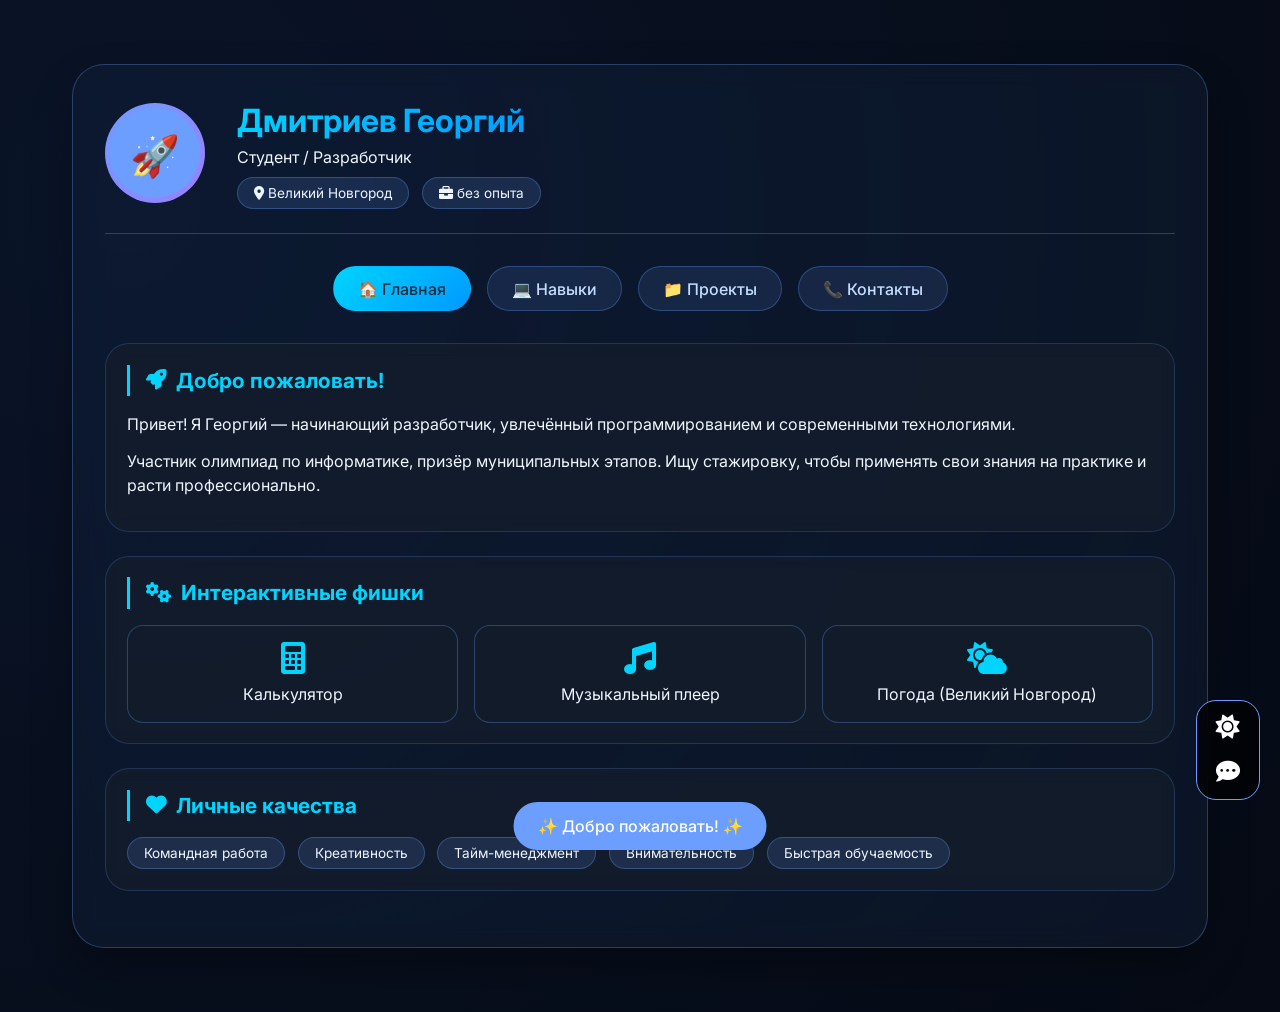
==== index.html @ a7b9fea7 "Update and rename resume.html to index.html" ====
<!DOCTYPE html>
<html lang="ru">
<head>
    <meta charset="UTF-8">
    <meta name="viewport" content="width=device-width, initial-scale=1.0, user-scalable=yes">
    <title>Главная | Дмитриев Георгий</title>
    <link href="https://fonts.googleapis.com/css2?family=Inter:opsz,wght@14..32,300;400;500;600;700;800&display=swap" rel="stylesheet">
    <link rel="stylesheet" href="https://cdnjs.cloudflare.com/ajax/libs/font-awesome/6.0.0-beta3/css/all.min.css">
    <link rel="stylesheet" href="style.css">
</head>
<body>

<section id="preloader">
    <article class="loader"></article>
    <p>Загрузка портфолио...</p>
</section>

<main>
    <article class="glass-card">
        <header>
            <figure class="avatar" id="mainAvatar">
                <img src="data:image/svg+xml,%3Csvg xmlns='http://www.w3.org/2000/svg' viewBox='0 0 100 100'%3E%3Ccircle cx='50' cy='50' r='45' fill='%236c9eff'/%3E%3Ctext x='50' y='67' font-size='40' text-anchor='middle' fill='white' font-family='Arial'%3E🚀%3C/text%3E%3C/svg%3E" alt="Аватар">
                <figcaption class="visually-hidden">Аватар пользователя</figcaption>
            </figure>
            <hgroup>
                <h1>Дмитриев Георгий</h1>
                <p>Студент / Разработчик</p>
                <p class="flex-row">
                    <span class="badge"><i class="fas fa-map-marker-alt"></i> Великий Новгород</span>
                    <span class="badge"><i class="fas fa-briefcase"></i> без опыта</span>
                </p>
            </hgroup>
        </header>

        <nav class="page-nav">
            <a href="index.html" class="nav-link active">🏠 Главная</a>
            <a href="skills.html" class="nav-link">💻 Навыки</a>
            <a href="projects.html" class="nav-link">📁 Проекты</a>
            <a href="contacts.html" class="nav-link">📞 Контакты</a>
        </nav>

        <section class="welcome-section">
            <h2><i class="fas fa-rocket"></i> Добро пожаловать!</h2>
            <p>Привет! Я Георгий — начинающий разработчик, увлечённый программированием и современными технологиями.</p>
            <p>Участник олимпиад по информатике, призёр муниципальных этапов. Ищу стажировку, чтобы применять свои знания на практике и расти профессионально.</p>
        </section>

        <section>
            <h2><i class="fas fa-cogs"></i> Интерактивные фишки</h2>
            <nav class="widgets">
                <article class="widget" id="calcWidget">
                    <i class="fas fa-calculator"></i>
                    <footer>Калькулятор</footer>
                </article>
                <article class="widget" id="musicWidget">
                    <i class="fas fa-music"></i>
                    <footer>Музыкальный плеер</footer>
                </article>
                <article class="widget" id="weatherWidget">
                    <i class="fas fa-cloud-sun"></i>
                    <footer>Погода (Великий Новгород)</footer>
                </article>
            </nav>
        </section>

        <section>
            <h2><i class="fas fa-heart"></i> Личные качества</h2>
            <footer class="flex-row">
                <span class="badge">Командная работа</span>
                <span class="badge">Креативность</span>
                <span class="badge">Тайм-менеджмент</span>
                <span class="badge">Внимательность</span>
                <span class="badge">Быстрая обучаемость</span>
            </footer>
        </section>
    </article>
</main>

<nav class="floating-panel">
    <button id="themeToggle"><i class="fas fa-moon"></i></button>
    <button id="bubbleBtn"><i class="fas fa-comment-dots"></i></button>
</nav>

<footer id="toastMsg" class="toast"></footer>

<script src="script.js"></script>
</body>
</html>
---- style.css ----
* {
    margin: 0;
    padding: 0;
    box-sizing: border-box;
}

body {
    font-family: 'Inter', sans-serif;
    background: radial-gradient(circle at 10% 20%, #0a1428 0%, #050a14 100%);
    color: #eef5ff;
    line-height: 1.5;
    overflow-x: hidden;
    min-height: 100vh;
}

#preloader {
    position: fixed;
    top: 0;
    left: 0;
    width: 100%;
    height: 100%;
    background: #0a1428;
    display: flex;
    flex-direction: column;
    justify-content: center;
    align-items: center;
    z-index: 1000;
    transition: opacity 0.5s ease, visibility 0.5s ease;
}
#preloader.hide {
    opacity: 0;
    visibility: hidden;
}
.loader {
    width: 60px;
    height: 60px;
    border: 4px solid rgba(108, 158, 255, 0.2);
    border-top: 4px solid #00d4ff;
    border-radius: 50%;
    animation: spin 1s linear infinite;
}
@keyframes spin {
    0% { transform: rotate(0deg); }
    100% { transform: rotate(360deg); }
}
#preloader p {
    margin-top: 1rem;
    color: #c5deff;
    font-weight: 500;
}

main {
    max-width: 1200px;
    margin: 2rem auto;
    padding: 2rem;
    position: relative;
    z-index: 2;
}

.glass-card {
    background: rgba(20, 30, 45, 0.65);
    backdrop-filter: blur(12px) saturate(180%);
    border-radius: 2rem;
    border: 1px solid rgba(108, 158, 255, 0.3);
    box-shadow: 0 20px 40px rgba(0, 0, 0, 0.3);
    transition: all 0.3s ease;
    padding: 2rem;
}

header {
    display: flex;
    flex-wrap: wrap;
    align-items: center;
    gap: 2rem;
    margin-bottom: 2rem;
    padding-bottom: 1.5rem;
    border-bottom: 1px solid rgba(108, 158, 255, 0.3);
}

.avatar {
    flex-shrink: 0;
    width: 100px;
    height: 100px;
    border-radius: 50%;
    overflow: hidden;
    background: linear-gradient(135deg, #6c9eff, #9d7dff);
    display: flex;
    align-items: center;
    justify-content: center;
    transition: transform 0.3s ease, box-shadow 0.3s ease;
    animation: avatarPulse 2s infinite ease-in-out;
    cursor: pointer;
}
.avatar img {
    width: 100%;
    height: 100%;
    object-fit: cover;
}
.avatar:hover {
    transform: scale(1.05);
    box-shadow: 0 0 20px #00d4ff;
}
@keyframes avatarPulse {
    0%, 100% { box-shadow: 0 0 0 0 rgba(0, 212, 255, 0.4); }
    50% { box-shadow: 0 0 0 10px rgba(0, 212, 255, 0); }
}
.avatar-click {
    animation: avatarClick 0.2s ease-in-out;
}
@keyframes avatarClick {
    0% { transform: scale(1); }
    50% { transform: scale(0.95); }
    100% { transform: scale(1); }
}

h1 {
    font-size: 2rem;
    background: linear-gradient(135deg, #00d4ff, #0099ff);
    background-clip: text;
    -webkit-background-clip: text;
    color: transparent;
}

.flex-row {
    display: flex;
    flex-wrap: wrap;
    gap: 0.8rem;
    align-items: center;
    margin-top: 0.5rem;
}
.badge {
    background: rgba(108, 158, 255, 0.15);
    padding: 0.3rem 1rem;
    border-radius: 40px;
    font-size: 0.85rem;
    border: 1px solid rgba(108, 158, 255, 0.3);
}

.page-nav {
    display: flex;
    justify-content: center;
    gap: 1rem;
    margin-bottom: 2rem;
    flex-wrap: wrap;
}
.nav-link {
    background: rgba(108, 158, 255, 0.12);
    padding: 0.6rem 1.5rem;
    border-radius: 40px;
    text-decoration: none;
    color: #c5deff;
    transition: 0.3s;
    border: 1px solid rgba(108, 158, 255, 0.3);
    font-weight: 500;
}
.nav-link:hover {
    background: rgba(108, 158, 255, 0.3);
    transform: translateY(-2px);
}
.nav-link.active {
    background: linear-gradient(135deg, #00d4ff, #0099ff);
    color: #1a2c3e;
    border-color: transparent;
}

section {
    background: rgba(15, 25, 40, 0.6);
    backdrop-filter: blur(8px);
    border-radius: 1.5rem;
    padding: 1.3rem;
    margin-bottom: 1.5rem;
    border: 1px solid rgba(108, 158, 255, 0.2);
    transition: 0.2s;
}
section:hover {
    border-color: rgba(108, 158, 255, 0.5);
}

h2 {
    display: flex;
    align-items: center;
    gap: 0.6rem;
    border-left: 3px solid #00d4ff;
    padding-left: 1rem;
    margin-bottom: 1rem;
    font-size: 1.3rem;
    color: #00d4ff;
}

.skill-row {
    display: flex;
    justify-content: space-between;
    padding: 0.5rem 0;
    border-bottom: 1px dashed rgba(108, 158, 255, 0.2);
}
.skill-value {
    color: #00d4ff;
    background: rgba(108, 158, 255, 0.15);
    padding: 0.2rem 0.7rem;
    border-radius: 20px;
    font-size: 0.8rem;
}

.widgets {
    display: grid;
    grid-template-columns: repeat(auto-fit, minmax(180px, 1fr));
    gap: 1rem;
    margin-top: 1rem;
}
.widget {
    background: rgba(0,0,0,0.3);
    border-radius: 1rem;
    padding: 1rem;
    text-align: center;
    cursor: pointer;
    transition: 0.2s;
    border: 1px solid rgba(108, 158, 255, 0.3);
}
.widget:hover {
    background: rgba(108, 158, 255, 0.15);
    transform: translateY(-5px);
}
.widget i {
    font-size: 2rem;
    margin-bottom: 0.5rem;
    color: #00d4ff;
}

.projects-grid {
    display: grid;
    grid-template-columns: repeat(auto-fit, minmax(280px, 1fr));
    gap: 1.2rem;
}
.project-card {
    background: rgba(0,0,0,0.3);
    border-radius: 1rem;
    padding: 1.2rem;
    transition: 0.3s;
    border: 1px solid rgba(108, 158, 255, 0.2);
}
.project-card:hover {
    transform: translateY(-5px);
    border-color: #00d4ff;
}
.project-card i {
    font-size: 2rem;
    color: #00d4ff;
    margin-bottom: 0.5rem;
}
.project-card h3 {
    margin-bottom: 0.5rem;
}
.project-tags {
    display: flex;
    flex-wrap: wrap;
    gap: 0.5rem;
    margin-top: 0.8rem;
}

.achievements-list, .contact-list {
    list-style: none;
    padding-left: 0;
}
.achievements-list li, .contact-list li {
    margin-bottom: 0.8rem;
    padding-left: 0.5rem;
    border-left: 2px solid #00d4ff;
    display: flex;
    align-items: center;
    gap: 0.8rem;
    flex-wrap: wrap;
}
.contact-list li i {
    width: 1.5rem;
    color: #00d4ff;
}
.contact-list a {
    color: #c5deff;
    text-decoration: none;
}
.contact-list a:hover {
    color: #00d4ff;
}
.copy-btn {
    background: rgba(108, 158, 255, 0.2);
    border: none;
    padding: 0.2rem 0.8rem;
    border-radius: 20px;
    color: #c5deff;
    cursor: pointer;
    font-size: 0.75rem;
    transition: 0.2s;
}
.copy-btn:hover {
    background: #00d4ff;
    color: #1a2c3e;
}

.education-item {
    margin-bottom: 1rem;
}
.education-item strong {
    color: #00d4ff;
}
.education-item p {
    margin-top: 0.3rem;
    font-size: 0.9rem;
    color: #b8d4f0;
}

.welcome-section p {
    margin-bottom: 0.8rem;
}

#contactForm {
    display: flex;
    flex-direction: column;
    gap: 1rem;
}
#messageInput {
    background: rgba(0,0,0,0.5);
    border: 1px solid rgba(108, 158, 255, 0.3);
    border-radius: 1rem;
    padding: 0.8rem;
    color: white;
    font-family: inherit;
    resize: vertical;
}
#messageInput:focus {
    outline: none;
    border-color: #00d4ff;
}
.btn-primary {
    background: linear-gradient(135deg, #00d4ff, #0099ff);
    border: none;
    padding: 0.7rem 1.5rem;
    border-radius: 40px;
    color: #1a2c3e;
    font-weight: 600;
    cursor: pointer;
    transition: 0.3s;
    align-self: flex-start;
}
.btn-primary:hover {
    transform: scale(1.02);
    box-shadow: 0 0 15px #00d4ff;
}
.form-note {
    margin-top: 0.8rem;
    font-size: 0.8rem;
    color: #8aaec0;
}

.floating-panel {
    position: fixed;
    bottom: 100px;
    right: 20px;
    background: rgba(0,0,0,0.7);
    backdrop-filter: blur(12px);
    border-radius: 20px;
    padding: 0.8rem 1.2rem;
    z-index: 100;
    border: 1px solid #6c9eff;
    display: flex;
    gap: 1rem;
    flex-direction: column;
    align-items: center;
}
.floating-panel button {
    background: none;
    border: none;
    color: white;
    font-size: 1.5rem;
    cursor: pointer;
    transition: 0.2s;
}
.floating-panel button:hover {
    color: #00d4ff;
    transform: scale(1.1);
}

.toast {
    position: fixed;
    bottom: 30px;
    left: 50%;
    transform: translateX(-50%);
    background: #6c9eff;
    color: white;
    padding: 12px 24px;
    border-radius: 40px;
    z-index: 200;
    font-weight: 500;
    opacity: 0;
    transition: 0.3s;
    pointer-events: none;
}
.toast.show {
    opacity: 1;
    bottom: 50px;
}

.visually-hidden {
    position: absolute;
    width: 1px;
    height: 1px;
    margin: -1px;
    padding: 0;
    overflow: hidden;
    clip: rect(0,0,0,0);
    border: 0;
}

@media (max-width: 800px) {
    main { padding: 1rem; }
    .glass-card { padding: 1.2rem; }
    header { flex-direction: column; align-items: flex-start; }
    .page-nav { gap: 0.5rem; }
    .nav-link { padding: 0.4rem 1rem; font-size: 0.9rem; }
}
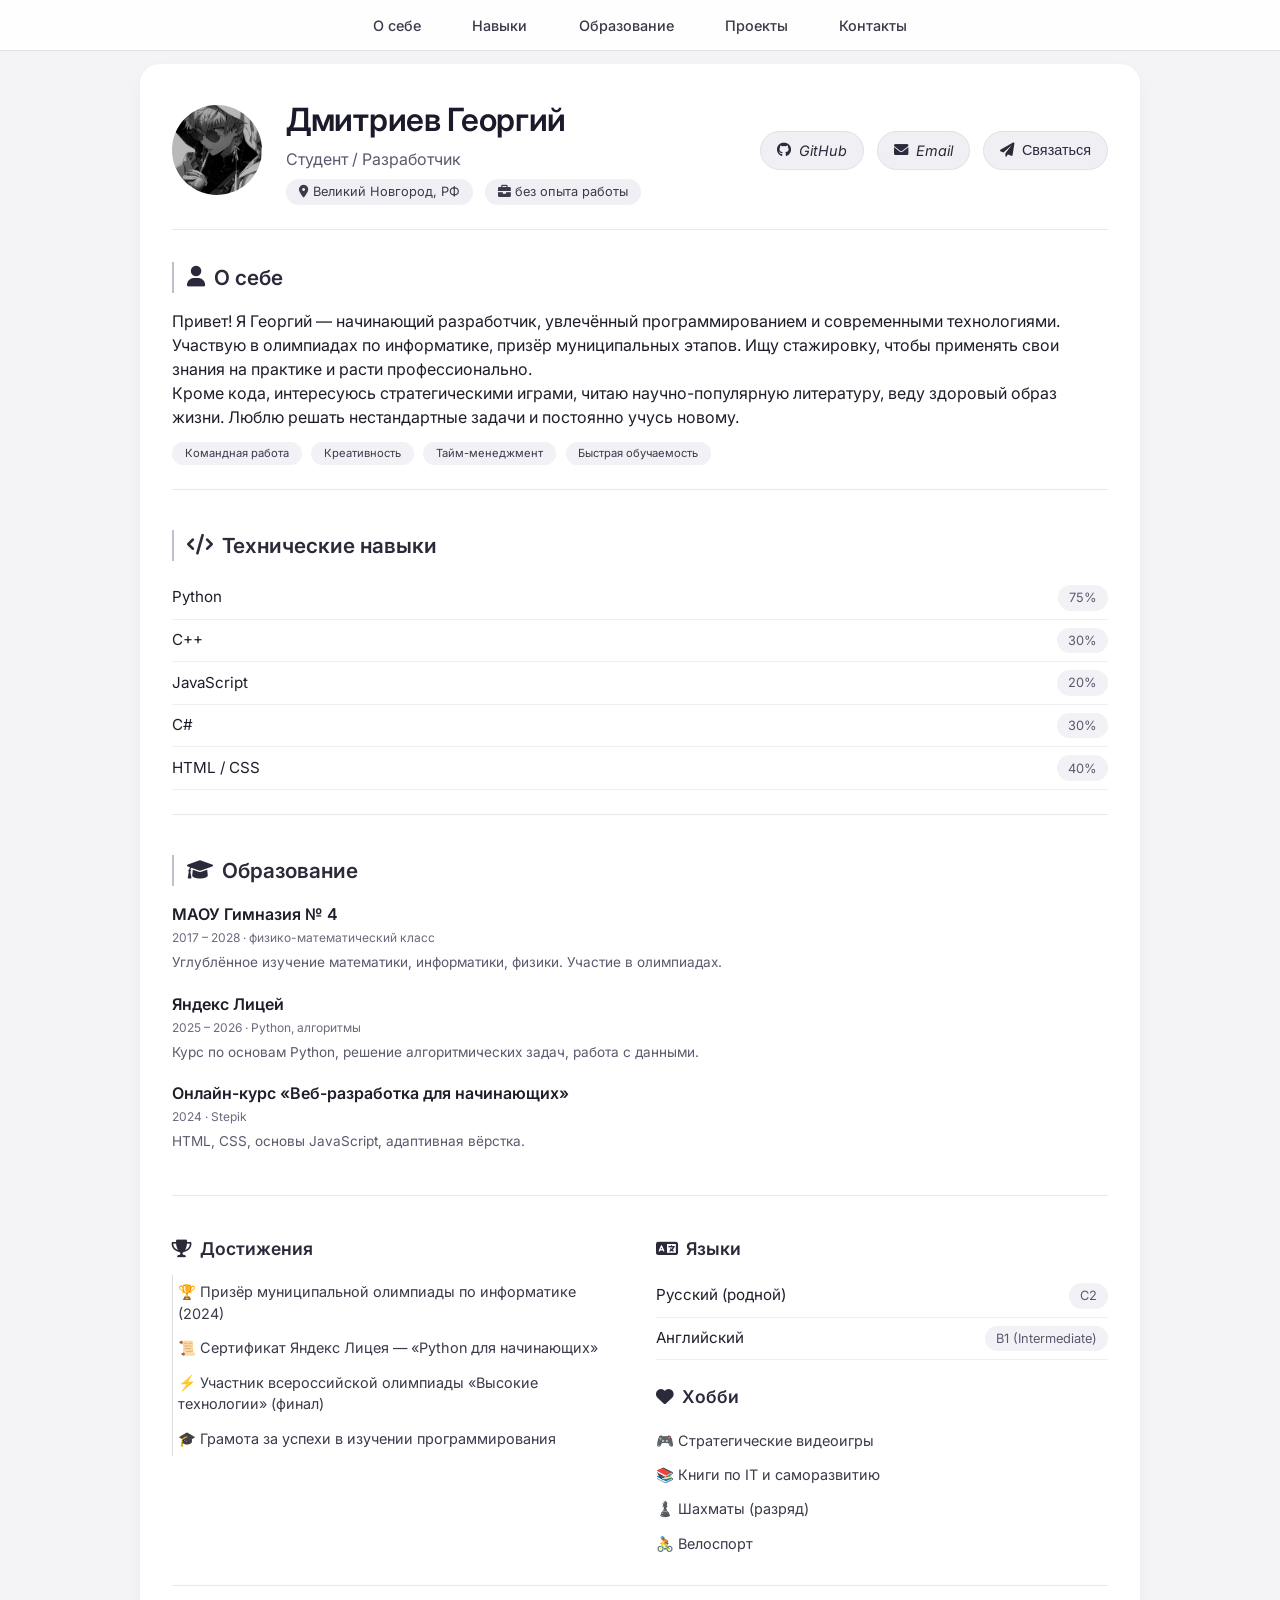
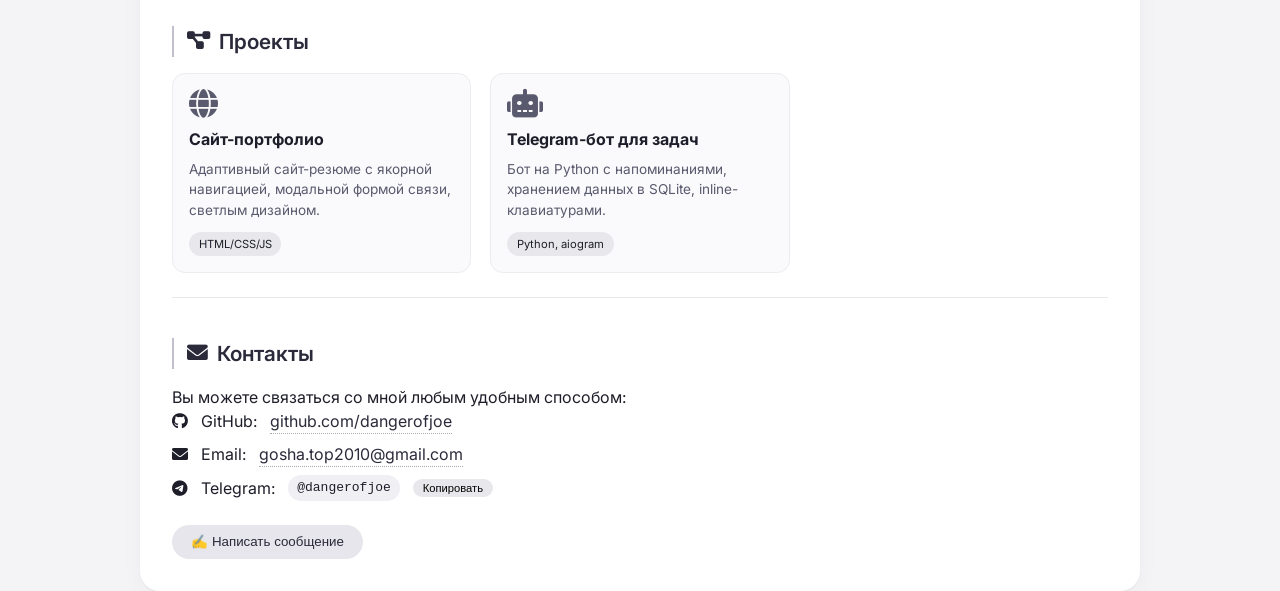
==== commit e0853d95: "Add files via upload" ====
--- a/index.html
+++ b/index.html
@@ -1,88 +1,169 @@
-<!DOCTYPE html>
-<html lang="ru">
-<head>
-    <meta charset="UTF-8">
-    <meta name="viewport" content="width=device-width, initial-scale=1.0, user-scalable=yes">
-    <title>Главная | Дмитриев Георгий</title>
-    <link href="https://fonts.googleapis.com/css2?family=Inter:opsz,wght@14..32,300;400;500;600;700;800&display=swap" rel="stylesheet">
-    <link rel="stylesheet" href="https://cdnjs.cloudflare.com/ajax/libs/font-awesome/6.0.0-beta3/css/all.min.css">
-    <link rel="stylesheet" href="style.css">
-</head>
-<body>
-
-<section id="preloader">
-    <article class="loader"></article>
-    <p>Загрузка портфолио...</p>
-</section>
-
-<main>
-    <article class="glass-card">
-        <header>
-            <figure class="avatar" id="mainAvatar">
-                <img src="data:image/svg+xml,%3Csvg xmlns='http://www.w3.org/2000/svg' viewBox='0 0 100 100'%3E%3Ccircle cx='50' cy='50' r='45' fill='%236c9eff'/%3E%3Ctext x='50' y='67' font-size='40' text-anchor='middle' fill='white' font-family='Arial'%3E🚀%3C/text%3E%3C/svg%3E" alt="Аватар">
-                <figcaption class="visually-hidden">Аватар пользователя</figcaption>
-            </figure>
-            <hgroup>
-                <h1>Дмитриев Георгий</h1>
-                <p>Студент / Разработчик</p>
-                <p class="flex-row">
-                    <span class="badge"><i class="fas fa-map-marker-alt"></i> Великий Новгород</span>
-                    <span class="badge"><i class="fas fa-briefcase"></i> без опыта</span>
-                </p>
-            </hgroup>
-        </header>
-
-        <nav class="page-nav">
-            <a href="index.html" class="nav-link active">🏠 Главная</a>
-            <a href="skills.html" class="nav-link">💻 Навыки</a>
-            <a href="projects.html" class="nav-link">📁 Проекты</a>
-            <a href="contacts.html" class="nav-link">📞 Контакты</a>
-        </nav>
-
-        <section class="welcome-section">
-            <h2><i class="fas fa-rocket"></i> Добро пожаловать!</h2>
-            <p>Привет! Я Георгий — начинающий разработчик, увлечённый программированием и современными технологиями.</p>
-            <p>Участник олимпиад по информатике, призёр муниципальных этапов. Ищу стажировку, чтобы применять свои знания на практике и расти профессионально.</p>
-        </section>
-
-        <section>
-            <h2><i class="fas fa-cogs"></i> Интерактивные фишки</h2>
-            <nav class="widgets">
-                <article class="widget" id="calcWidget">
-                    <i class="fas fa-calculator"></i>
-                    <footer>Калькулятор</footer>
-                </article>
-                <article class="widget" id="musicWidget">
-                    <i class="fas fa-music"></i>
-                    <footer>Музыкальный плеер</footer>
-                </article>
-                <article class="widget" id="weatherWidget">
-                    <i class="fas fa-cloud-sun"></i>
-                    <footer>Погода (Великий Новгород)</footer>
-                </article>
-            </nav>
-        </section>
-
-        <section>
-            <h2><i class="fas fa-heart"></i> Личные качества</h2>
-            <footer class="flex-row">
-                <span class="badge">Командная работа</span>
-                <span class="badge">Креативность</span>
-                <span class="badge">Тайм-менеджмент</span>
-                <span class="badge">Внимательность</span>
-                <span class="badge">Быстрая обучаемость</span>
-            </footer>
-        </section>
-    </article>
-</main>
-
-<nav class="floating-panel">
-    <button id="themeToggle"><i class="fas fa-moon"></i></button>
-    <button id="bubbleBtn"><i class="fas fa-comment-dots"></i></button>
-</nav>
-
-<footer id="toastMsg" class="toast"></footer>
-
-<script src="script.js"></script>
-</body>
-</html>
+<!DOCTYPE html>
+<html lang="ru">
+<head>
+    <meta charset="UTF-8">
+    <meta name="viewport" content="width=device-width, initial-scale=1.0, user-scalable=yes">
+    <title>Георгий Дмитриев | Резюме</title>
+    <link href="https://fonts.googleapis.com/css2?family=Inter:opsz,wght@14..32,300;400;500;600;700&display=swap" rel="stylesheet">
+    <link rel="stylesheet" href="https://cdnjs.cloudflare.com/ajax/libs/font-awesome/6.0.0-beta3/css/all.min.css">
+    <link rel="stylesheet" href="style.css">
+</head>
+<body>
+    <nav class="navbar">
+        <ul class="nav-list">
+            <li><a href="#about" class="nav-link">О себе</a></li>
+            <li><a href="#skills" class="nav-link">Навыки</a></li>
+            <li><a href="#education" class="nav-link">Образование</a></li>
+            <li><a href="#projects" class="nav-link">Проекты</a></li>
+            <li><a href="#contact" class="nav-link">Контакты</a></li>
+        </ul>
+    </nav>
+
+    <main class="container">
+        <header class="header" id="about">
+            <figure class="avatar">
+                <img src="avatar.jpg" alt="Аватар" onerror="this.src='https://via.placeholder.com/90?text=Avatar'">
+            </figure>
+            <section class="title">
+                <h1>Дмитриев Георгий</h1>
+                <p>Студент / Разработчик</p>
+                <footer class="location">
+                    <span><i class="fas fa-map-marker-alt"></i> Великий Новгород, РФ</span>
+                    <span><i class="fas fa-briefcase"></i> без опыта работы</span>
+                </footer>
+            </section>
+            <address class="contact-links">
+                <a href="https://github.com/dangerofjoe" target="_blank"><i class="fab fa-github"></i> GitHub</a>
+                <a href="mailto:gosha.top2010@gmail.com"><i class="fas fa-envelope"></i> Email</a>
+                <button id="contactBtn" class="contact-btn"><i class="fas fa-paper-plane"></i> Связаться</button>
+            </address>
+        </header>
+
+        <section class="section" id="about-section">
+            <h2><i class="fas fa-user"></i> О себе</h2>
+            <p>Привет! Я Георгий — начинающий разработчик, увлечённый программированием и современными технологиями. Участвую в олимпиадах по информатике, призёр муниципальных этапов. Ищу стажировку, чтобы применять свои знания на практике и расти профессионально.</p>
+            <p>Кроме кода, интересуюсь стратегическими играми, читаю научно-популярную литературу, веду здоровый образ жизни. Люблю решать нестандартные задачи и постоянно учусь новому.</p>
+            <footer class="tags">
+                <span class="tag">Командная работа</span>
+                <span class="tag">Креативность</span>
+                <span class="tag">Тайм-менеджмент</span>
+                <span class="tag">Быстрая обучаемость</span>
+            </footer>
+        </section>
+
+        <section class="section" id="skills">
+            <h2><i class="fas fa-code"></i> Технические навыки</h2>
+            <ul class="skills-list">
+                <li>Python <span>75%</span></li>
+                <li>C++ <span>30%</span></li>
+                <li>JavaScript <span>20%</span></li>
+                <li>C# <span>30%</span></li>
+                <li>HTML / CSS <span>40%</span></li>
+            </ul>
+        </section>
+
+        <section class="section" id="education">
+            <h2><i class="fas fa-graduation-cap"></i> Образование</h2>
+            <article class="education-item">
+                <h3>МАОУ Гимназия № 4</h3>
+                <p class="date">2017 – 2028 · физико-математический класс</p>
+                <p class="desc">Углублённое изучение математики, информатики, физики. Участие в олимпиадах.</p>
+            </article>
+            <article class="education-item">
+                <h3>Яндекс Лицей</h3>
+                <p class="date">2025 – 2026 · Python, алгоритмы</p>
+                <p class="desc">Курс по основам Python, решение алгоритмических задач, работа с данными.</p>
+            </article>
+            <article class="education-item">
+                <h3>Онлайн-курс «Веб-разработка для начинающих»</h3>
+                <p class="date">2024 · Stepik</p>
+                <p class="desc">HTML, CSS, основы JavaScript, адаптивная вёрстка.</p>
+            </article>
+        </section>
+
+        <section class="section" id="achievements-languages">
+            <div class="two-columns">
+                <div class="column">
+                    <h3><i class="fas fa-trophy"></i> Достижения</h3>
+                    <ul class="achievements">
+                        <li>🏆 Призёр муниципальной олимпиады по информатике (2024)</li>
+                        <li>📜 Сертификат Яндекс Лицея — «Python для начинающих»</li>
+                        <li>⚡ Участник всероссийской олимпиады «Высокие технологии» (финал)</li>
+                        <li>🎓 Грамота за успехи в изучении программирования</li>
+                    </ul>
+                </div>
+                <div class="column">
+                    <h3><i class="fas fa-language"></i> Языки</h3>
+                    <ul class="lang-list">
+                        <li>Русский (родной) <span>C2</span></li>
+                        <li>Английский <span>B1 (Intermediate)</span></li>
+                    </ul>
+                    <h3 style="margin-top: 1.5rem;"><i class="fas fa-heart"></i> Хобби</h3>
+                    <ul class="hobby-list">
+                        <li>🎮 Стратегические видеоигры</li>
+                        <li>📚 Книги по IT и саморазвитию</li>
+                        <li>♟️ Шахматы (разряд)</li>
+                        <li>🚴 Велоспорт</li>
+                    </ul>
+                </div>
+            </div>
+        </section>
+
+        <section class="section" id="projects">
+            <h2><i class="fas fa-project-diagram"></i> Проекты</h2>
+            <div class="projects-grid">
+                <article class="project-item">
+                    <i class="fas fa-globe"></i>
+                    <h3>Сайт-портфолио</h3>
+                    <p>Адаптивный сайт-резюме с якорной навигацией, модальной формой связи, светлым дизайном.</p>
+                    <span class="project-tech">HTML/CSS/JS</span>
+                </article>
+                <article class="project-item">
+                    <i class="fas fa-robot"></i>
+                    <h3>Telegram-бот для задач</h3>
+                    <p>Бот на Python с напоминаниями, хранением данных в SQLite, inline-клавиатурами.</p>
+                    <span class="project-tech">Python, aiogram</span>
+                </article>
+            </div>
+        </section>
+
+        <section class="section" id="contact">
+            <h2><i class="fas fa-envelope"></i> Контакты</h2>
+            <p>Вы можете связаться со мной любым удобным способом:</p>
+            <ul class="contact-list">
+                <li><i class="fab fa-github"></i> GitHub: <a href="https://github.com/dangerofjoe" target="_blank">github.com/dangerofjoe</a></li>
+                <li><i class="fas fa-envelope"></i> Email: <a href="mailto:gosha.top2010@gmail.com">gosha.top2010@gmail.com</a></li>
+                <li><i class="fab fa-telegram"></i> Telegram: <span class="copy-text" data-copy="@dangerofjoe">@dangerofjoe</span> <button class="copy-btn">Копировать</button></li>
+            </ul>
+            <button id="contactBtnBottom" class="submit-btn" style="margin-top: 1rem; width: auto; display: inline-block;">✍️ Написать сообщение</button>
+        </section>
+    </main>
+
+    <dialog id="contactModal">
+        <article class="modal-content">
+            <header class="modal-header">
+                <h3>Свяжитесь со мной</h3>
+                <button id="closeModal" class="close-btn">&times;</button>
+            </header>
+            <form id="contactForm" action="https://formspree.io/f/mzdyaoyb" method="POST">
+                <label>
+                    <span>Ваше имя</span>
+                    <input type="text" name="name" required>
+                </label>
+                <label>
+                    <span>Email для ответа</span>
+                    <input type="email" name="email" required>
+                </label>
+                <label>
+                    <span>Сообщение</span>
+                    <textarea name="message" rows="5" required></textarea>
+                </label>
+                <button type="submit" class="submit-btn">Отправить сообщение</button>
+                <p class="form-note">Нажимая «Отправить», вы соглашаетесь с обработкой данных.</p>
+            </form>
+        </article>
+    </dialog>
+
+    <script src="script.js"></script>
+</body>
+</html>
--- a/style.css
+++ b/style.css
@@ -6,414 +6,418 @@
 
 body {
     font-family: 'Inter', sans-serif;
-    background: radial-gradient(circle at 10% 20%, #0a1428 0%, #050a14 100%);
-    color: #eef5ff;
+    background: #f4f4f6;
+    color: #1e1e2a;
     line-height: 1.5;
-    overflow-x: hidden;
-    min-height: 100vh;
-}
-
-#preloader {
+    padding-top: 4rem;
+}
+
+.navbar {
     position: fixed;
     top: 0;
     left: 0;
     width: 100%;
-    height: 100%;
-    background: #0a1428;
-    display: flex;
-    flex-direction: column;
+    background: #ffffffdd;
+    backdrop-filter: blur(8px);
+    border-bottom: 1px solid #e0e0e8;
+    z-index: 100;
+    padding: 0.8rem 1.5rem;
+}
+.nav-list {
+    display: flex;
     justify-content: center;
-    align-items: center;
-    z-index: 1000;
-    transition: opacity 0.5s ease, visibility 0.5s ease;
-}
-#preloader.hide {
-    opacity: 0;
-    visibility: hidden;
-}
-.loader {
-    width: 60px;
-    height: 60px;
-    border: 4px solid rgba(108, 158, 255, 0.2);
-    border-top: 4px solid #00d4ff;
-    border-radius: 50%;
-    animation: spin 1s linear infinite;
-}
-@keyframes spin {
-    0% { transform: rotate(0deg); }
-    100% { transform: rotate(360deg); }
-}
-#preloader p {
-    margin-top: 1rem;
-    color: #c5deff;
+    gap: 2rem;
+    list-style: none;
+    flex-wrap: wrap;
+}
+.nav-link {
+    text-decoration: none;
+    color: #3a3a4a;
     font-weight: 500;
-}
-
-main {
-    max-width: 1200px;
-    margin: 2rem auto;
+    padding: 0.3rem 0.6rem;
+    transition: 0.2s;
+    font-size: 0.9rem;
+}
+.nav-link:hover {
+    color: #000;
+    background: #e8e8ec;
+    border-radius: 30px;
+}
+
+.container {
+    max-width: 1000px;
+    margin: 0 auto;
+    background: #ffffff;
+    border-radius: 1.25rem;
+    box-shadow: 0 8px 24px rgba(0, 0, 0, 0.03), 0 1px 2px rgba(0, 0, 0, 0.05);
     padding: 2rem;
-    position: relative;
-    z-index: 2;
-}
-
-.glass-card {
-    background: rgba(20, 30, 45, 0.65);
-    backdrop-filter: blur(12px) saturate(180%);
-    border-radius: 2rem;
-    border: 1px solid rgba(108, 158, 255, 0.3);
-    box-shadow: 0 20px 40px rgba(0, 0, 0, 0.3);
-    transition: all 0.3s ease;
-    padding: 2rem;
-}
-
-header {
-    display: flex;
-    flex-wrap: wrap;
-    align-items: center;
-    gap: 2rem;
+}
+
+.header {
+    display: flex;
+    flex-wrap: wrap;
+    align-items: center;
+    gap: 1.5rem;
     margin-bottom: 2rem;
     padding-bottom: 1.5rem;
-    border-bottom: 1px solid rgba(108, 158, 255, 0.3);
+    border-bottom: 1px solid #e8e8ec;
 }
 
 .avatar {
-    flex-shrink: 0;
-    width: 100px;
-    height: 100px;
+    width: 90px;
+    height: 90px;
     border-radius: 50%;
     overflow: hidden;
-    background: linear-gradient(135deg, #6c9eff, #9d7dff);
-    display: flex;
-    align-items: center;
-    justify-content: center;
-    transition: transform 0.3s ease, box-shadow 0.3s ease;
-    animation: avatarPulse 2s infinite ease-in-out;
-    cursor: pointer;
+    flex-shrink: 0;
+    background: #eaeef2;
 }
 .avatar img {
     width: 100%;
     height: 100%;
     object-fit: cover;
+    display: block;
 }
 .avatar:hover {
-    transform: scale(1.05);
-    box-shadow: 0 0 20px #00d4ff;
-}
-@keyframes avatarPulse {
-    0%, 100% { box-shadow: 0 0 0 0 rgba(0, 212, 255, 0.4); }
-    50% { box-shadow: 0 0 0 10px rgba(0, 212, 255, 0); }
-}
-.avatar-click {
-    animation: avatarClick 0.2s ease-in-out;
-}
-@keyframes avatarClick {
-    0% { transform: scale(1); }
-    50% { transform: scale(0.95); }
-    100% { transform: scale(1); }
-}
-
-h1 {
+    transform: scale(1.02);
+    transition: 0.2s;
+}
+
+.title h1 {
     font-size: 2rem;
-    background: linear-gradient(135deg, #00d4ff, #0099ff);
-    background-clip: text;
-    -webkit-background-clip: text;
-    color: transparent;
-}
-
-.flex-row {
-    display: flex;
-    flex-wrap: wrap;
+    font-weight: 600;
+    letter-spacing: -0.3px;
+    color: #1a1a2a;
+    margin-bottom: 0.2rem;
+}
+.title p {
+    font-size: 1rem;
+    color: #5a5a6e;
+}
+.location {
+    margin-top: 0.5rem;
+    display: flex;
     gap: 0.8rem;
-    align-items: center;
-    margin-top: 0.5rem;
-}
-.badge {
-    background: rgba(108, 158, 255, 0.15);
-    padding: 0.3rem 1rem;
-    border-radius: 40px;
+    flex-wrap: wrap;
+}
+.location span {
+    font-size: 0.8rem;
+    background: #f0f0f4;
+    padding: 0.2rem 0.8rem;
+    border-radius: 20px;
+    color: #3a3a4a;
+}
+.contact-links {
+    margin-left: auto;
+    display: flex;
+    gap: 0.8rem;
+    flex-wrap: wrap;
+}
+.contact-links a, .contact-btn {
+    background: #f0f0f4;
+    padding: 0.5rem 1rem;
+    border-radius: 30px;
+    text-decoration: none;
+    color: #2a2a3a;
+    font-size: 0.9rem;
+    transition: all 0.2s;
+    display: inline-flex;
+    align-items: center;
+    gap: 0.5rem;
+    border: 1px solid #e0e0e6;
+    cursor: pointer;
+}
+.contact-links a:hover, .contact-btn:hover {
+    background: #e6e6ec;
+    color: #111;
+    border-color: #cacad2;
+    transform: translateY(-1px);
+}
+
+.section {
+    margin-bottom: 2.5rem;
+    padding-bottom: 1.5rem;
+    border-bottom: 1px solid #e8e8ec;
+}
+.section:last-child {
+    border-bottom: none;
+    margin-bottom: 0;
+    padding-bottom: 0;
+}
+h2 {
+    font-size: 1.3rem;
+    font-weight: 600;
+    margin-bottom: 1rem;
+    display: flex;
+    align-items: center;
+    gap: 0.6rem;
+    border-left: 2px solid #c0c0cc;
+    padding-left: 0.8rem;
+    color: #2a2a3a;
+}
+
+.two-columns {
+    display: flex;
+    gap: 2rem;
+    flex-wrap: wrap;
+}
+.column {
+    flex: 1;
+    min-width: 200px;
+}
+.column h3 {
+    font-size: 1.1rem;
+    font-weight: 600;
+    margin-bottom: 0.8rem;
+    color: #2a2a3a;
+    display: flex;
+    align-items: center;
+    gap: 0.5rem;
+}
+
+.skills-list, .lang-list, .hobby-list, .achievements, .contact-list {
+    list-style: none;
+}
+.skills-list li, .lang-list li {
+    display: flex;
+    justify-content: space-between;
+    align-items: center;
+    padding: 0.5rem 0;
+    border-bottom: 1px solid #efeff3;
+    font-size: 0.95rem;
+}
+.skills-list li span, .lang-list li span {
+    color: #5a5a6e;
+    font-size: 0.8rem;
+    background: #f2f2f6;
+    padding: 0.2rem 0.7rem;
+    border-radius: 20px;
+}
+.hobby-list li, .achievements li {
+    padding: 0.4rem 0;
+    font-size: 0.9rem;
+    color: #3a3a4a;
+}
+.achievements li {
+    padding-left: 0.3rem;
+    border-left: 1px solid #dcdce4;
+}
+
+.education-item {
+    margin-bottom: 1.2rem;
+}
+.education-item h3 {
+    font-size: 1rem;
+    font-weight: 600;
+    color: #1e1e2a;
+}
+.date {
+    font-size: 0.75rem;
+    color: #6a6a7e;
+    margin-top: 0.2rem;
+}
+.desc {
     font-size: 0.85rem;
-    border: 1px solid rgba(108, 158, 255, 0.3);
-}
-
-.page-nav {
-    display: flex;
-    justify-content: center;
-    gap: 1rem;
-    margin-bottom: 2rem;
-    flex-wrap: wrap;
-}
-.nav-link {
-    background: rgba(108, 158, 255, 0.12);
-    padding: 0.6rem 1.5rem;
-    border-radius: 40px;
+    color: #5a5a6e;
+    margin-top: 0.3rem;
+}
+
+.tags {
+    display: flex;
+    flex-wrap: wrap;
+    gap: 0.6rem;
+    margin-top: 0.8rem;
+}
+.tag {
+    background: #f2f2f6;
+    padding: 0.2rem 0.8rem;
+    border-radius: 20px;
+    font-size: 0.7rem;
+    color: #3a3a4a;
+}
+
+.projects-grid {
+    display: grid;
+    grid-template-columns: repeat(auto-fill, minmax(280px, 1fr));
+    gap: 1.2rem;
+    margin-top: 1rem;
+}
+.project-item {
+    background: #fafafc;
+    border-radius: 0.8rem;
+    padding: 1rem;
+    border: 1px solid #ececf0;
+    transition: 0.2s;
+}
+.project-item:hover {
+    border-color: #c0c0cc;
+}
+.project-item i {
+    font-size: 1.8rem;
+    color: #5a5a6e;
+    margin-bottom: 0.5rem;
+}
+.project-item h3 {
+    font-size: 1rem;
+    margin-bottom: 0.5rem;
+}
+.project-item p {
+    font-size: 0.85rem;
+    color: #5a5a6e;
+    margin-bottom: 0.6rem;
+}
+.project-tech {
+    font-size: 0.7rem;
+    background: #e8e8ec;
+    padding: 0.2rem 0.6rem;
+    border-radius: 20px;
+    display: inline-block;
+}
+
+.contact-list li {
+    display: flex;
+    align-items: center;
+    gap: 0.8rem;
+    margin-bottom: 0.5rem;
+    flex-wrap: wrap;
+}
+.contact-list a {
+    color: #2a2a3a;
     text-decoration: none;
-    color: #c5deff;
-    transition: 0.3s;
-    border: 1px solid rgba(108, 158, 255, 0.3);
+    border-bottom: 1px dotted #aaa;
+}
+.contact-list a:hover {
+    color: #000;
+}
+.copy-text {
+    background: #f0f0f4;
+    padding: 0.2rem 0.6rem;
+    border-radius: 20px;
+    font-family: monospace;
+}
+.copy-btn {
+    background: #e8e8ec;
+    border: none;
+    padding: 0.2rem 0.6rem;
+    border-radius: 20px;
+    font-size: 0.7rem;
+    cursor: pointer;
+}
+.copy-btn:hover {
+    background: #d0d0d8;
+}
+
+.submit-btn {
+    background: #e6e6ec;
+    border: none;
+    padding: 0.6rem 1.2rem;
+    border-radius: 2rem;
+    color: #2a2a3a;
     font-weight: 500;
-}
-.nav-link:hover {
-    background: rgba(108, 158, 255, 0.3);
-    transform: translateY(-2px);
-}
-.nav-link.active {
-    background: linear-gradient(135deg, #00d4ff, #0099ff);
-    color: #1a2c3e;
-    border-color: transparent;
-}
-
-section {
-    background: rgba(15, 25, 40, 0.6);
-    backdrop-filter: blur(8px);
-    border-radius: 1.5rem;
-    padding: 1.3rem;
-    margin-bottom: 1.5rem;
-    border: 1px solid rgba(108, 158, 255, 0.2);
-    transition: 0.2s;
-}
-section:hover {
-    border-color: rgba(108, 158, 255, 0.5);
-}
-
-h2 {
-    display: flex;
-    align-items: center;
-    gap: 0.6rem;
-    border-left: 3px solid #00d4ff;
-    padding-left: 1rem;
-    margin-bottom: 1rem;
-    font-size: 1.3rem;
-    color: #00d4ff;
-}
-
-.skill-row {
-    display: flex;
-    justify-content: space-between;
-    padding: 0.5rem 0;
-    border-bottom: 1px dashed rgba(108, 158, 255, 0.2);
-}
-.skill-value {
-    color: #00d4ff;
-    background: rgba(108, 158, 255, 0.15);
-    padding: 0.2rem 0.7rem;
-    border-radius: 20px;
-    font-size: 0.8rem;
-}
-
-.widgets {
-    display: grid;
-    grid-template-columns: repeat(auto-fit, minmax(180px, 1fr));
-    gap: 1rem;
-    margin-top: 1rem;
-}
-.widget {
-    background: rgba(0,0,0,0.3);
-    border-radius: 1rem;
-    padding: 1rem;
-    text-align: center;
     cursor: pointer;
     transition: 0.2s;
-    border: 1px solid rgba(108, 158, 255, 0.3);
-}
-.widget:hover {
-    background: rgba(108, 158, 255, 0.15);
-    transform: translateY(-5px);
-}
-.widget i {
-    font-size: 2rem;
-    margin-bottom: 0.5rem;
-    color: #00d4ff;
-}
-
-.projects-grid {
-    display: grid;
-    grid-template-columns: repeat(auto-fit, minmax(280px, 1fr));
-    gap: 1.2rem;
-}
-.project-card {
-    background: rgba(0,0,0,0.3);
+}
+.submit-btn:hover {
+    background: #d6d6de;
+}
+
+dialog {
+    background: #ffffff;
+    border: 1px solid #e0e0e8;
     border-radius: 1rem;
-    padding: 1.2rem;
-    transition: 0.3s;
-    border: 1px solid rgba(108, 158, 255, 0.2);
-}
-.project-card:hover {
-    transform: translateY(-5px);
-    border-color: #00d4ff;
-}
-.project-card i {
-    font-size: 2rem;
-    color: #00d4ff;
-    margin-bottom: 0.5rem;
-}
-.project-card h3 {
-    margin-bottom: 0.5rem;
-}
-.project-tags {
-    display: flex;
-    flex-wrap: wrap;
-    gap: 0.5rem;
-    margin-top: 0.8rem;
-}
-
-.achievements-list, .contact-list {
-    list-style: none;
-    padding-left: 0;
-}
-.achievements-list li, .contact-list li {
-    margin-bottom: 0.8rem;
-    padding-left: 0.5rem;
-    border-left: 2px solid #00d4ff;
-    display: flex;
-    align-items: center;
-    gap: 0.8rem;
-    flex-wrap: wrap;
-}
-.contact-list li i {
-    width: 1.5rem;
-    color: #00d4ff;
-}
-.contact-list a {
-    color: #c5deff;
-    text-decoration: none;
-}
-.contact-list a:hover {
-    color: #00d4ff;
-}
-.copy-btn {
-    background: rgba(108, 158, 255, 0.2);
-    border: none;
-    padding: 0.2rem 0.8rem;
-    border-radius: 20px;
-    color: #c5deff;
-    cursor: pointer;
-    font-size: 0.75rem;
-    transition: 0.2s;
-}
-.copy-btn:hover {
-    background: #00d4ff;
-    color: #1a2c3e;
-}
-
-.education-item {
-    margin-bottom: 1rem;
-}
-.education-item strong {
-    color: #00d4ff;
-}
-.education-item p {
-    margin-top: 0.3rem;
-    font-size: 0.9rem;
-    color: #b8d4f0;
-}
-
-.welcome-section p {
-    margin-bottom: 0.8rem;
-}
-
-#contactForm {
-    display: flex;
-    flex-direction: column;
-    gap: 1rem;
-}
-#messageInput {
-    background: rgba(0,0,0,0.5);
-    border: 1px solid rgba(108, 158, 255, 0.3);
-    border-radius: 1rem;
-    padding: 0.8rem;
-    color: white;
-    font-family: inherit;
-    resize: vertical;
-}
-#messageInput:focus {
-    outline: none;
-    border-color: #00d4ff;
-}
-.btn-primary {
-    background: linear-gradient(135deg, #00d4ff, #0099ff);
-    border: none;
-    padding: 0.7rem 1.5rem;
-    border-radius: 40px;
-    color: #1a2c3e;
-    font-weight: 600;
-    cursor: pointer;
-    transition: 0.3s;
-    align-self: flex-start;
-}
-.btn-primary:hover {
-    transform: scale(1.02);
-    box-shadow: 0 0 15px #00d4ff;
-}
-.form-note {
-    margin-top: 0.8rem;
-    font-size: 0.8rem;
-    color: #8aaec0;
-}
-
-.floating-panel {
+    padding: 0;
+    max-width: 480px;
+    width: 90%;
+    margin: auto;
     position: fixed;
-    bottom: 100px;
-    right: 20px;
-    background: rgba(0,0,0,0.7);
-    backdrop-filter: blur(12px);
-    border-radius: 20px;
-    padding: 0.8rem 1.2rem;
-    z-index: 100;
-    border: 1px solid #6c9eff;
-    display: flex;
-    gap: 1rem;
-    flex-direction: column;
-    align-items: center;
-}
-.floating-panel button {
+    inset: 0;
+    box-shadow: 0 20px 30px -10px rgba(0, 0, 0, 0.1);
+}
+dialog::backdrop {
+    background: rgba(0, 0, 0, 0.4);
+}
+.modal-content {
+    padding: 1.5rem;
+}
+.modal-header {
+    display: flex;
+    justify-content: space-between;
+    align-items: center;
+    margin-bottom: 1.2rem;
+}
+.modal-header h3 {
+    font-size: 1.3rem;
+    font-weight: 500;
+    color: #1e1e2a;
+}
+.close-btn {
     background: none;
     border: none;
-    color: white;
-    font-size: 1.5rem;
+    font-size: 1.8rem;
     cursor: pointer;
+    color: #888;
     transition: 0.2s;
 }
-.floating-panel button:hover {
-    color: #00d4ff;
-    transform: scale(1.1);
-}
-
-.toast {
-    position: fixed;
-    bottom: 30px;
-    left: 50%;
-    transform: translateX(-50%);
-    background: #6c9eff;
-    color: white;
-    padding: 12px 24px;
-    border-radius: 40px;
-    z-index: 200;
-    font-weight: 500;
-    opacity: 0;
-    transition: 0.3s;
-    pointer-events: none;
-}
-.toast.show {
-    opacity: 1;
-    bottom: 50px;
-}
-
-.visually-hidden {
-    position: absolute;
-    width: 1px;
-    height: 1px;
-    margin: -1px;
-    padding: 0;
-    overflow: hidden;
-    clip: rect(0,0,0,0);
-    border: 0;
-}
-
-@media (max-width: 800px) {
-    main { padding: 1rem; }
-    .glass-card { padding: 1.2rem; }
-    header { flex-direction: column; align-items: flex-start; }
-    .page-nav { gap: 0.5rem; }
-    .nav-link { padding: 0.4rem 1rem; font-size: 0.9rem; }
-}
+.close-btn:hover {
+    color: #000;
+}
+#contactForm label {
+    display: block;
+    margin-bottom: 1rem;
+}
+#contactForm span {
+    display: block;
+    margin-bottom: 0.3rem;
+    font-size: 0.8rem;
+    color: #5a5a6e;
+}
+#contactForm input, #contactForm textarea {
+    width: 100%;
+    background: #fafafc;
+    border: 1px solid #e0e0e8;
+    border-radius: 0.5rem;
+    padding: 0.7rem;
+    color: #1e1e2a;
+    font-family: inherit;
+    font-size: 0.9rem;
+}
+#contactForm input:focus, #contactForm textarea:focus {
+    outline: none;
+    border-color: #b0b0c0;
+}
+.form-note {
+    font-size: 0.7rem;
+    color: #7a7a8e;
+    text-align: center;
+    margin-top: 1rem;
+}
+
+@media (max-width: 780px) {
+    body {
+        padding-top: 3rem;
+    }
+    .navbar {
+        padding: 0.5rem;
+    }
+    .nav-list {
+        gap: 1rem;
+    }
+    .container {
+        padding: 1rem;
+    }
+    .header {
+        flex-direction: column;
+        align-items: flex-start;
+    }
+    .contact-links {
+        margin-left: 0;
+        width: 100%;
+        justify-content: flex-start;
+    }
+    .two-columns {
+        flex-direction: column;
+        gap: 1rem;
+    }
+    .projects-grid {
+        grid-template-columns: 1fr;
+    }
+}
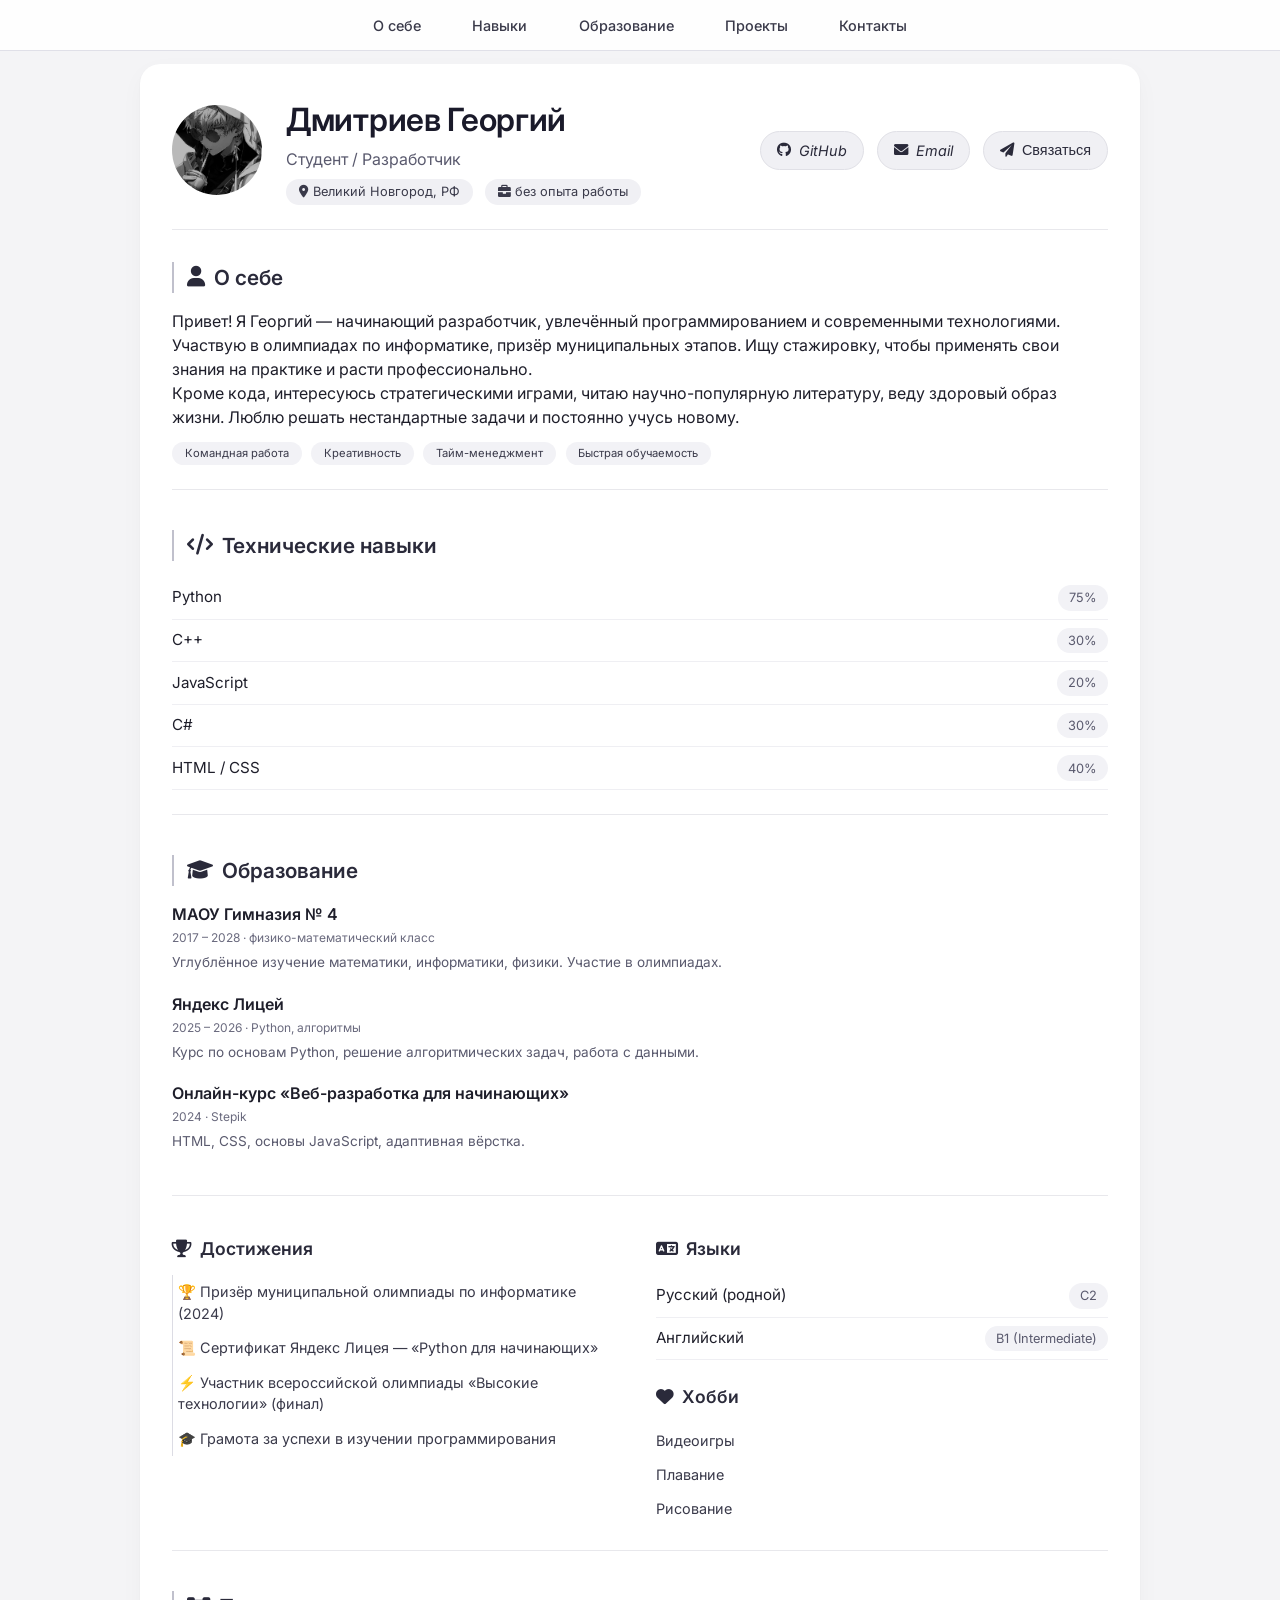
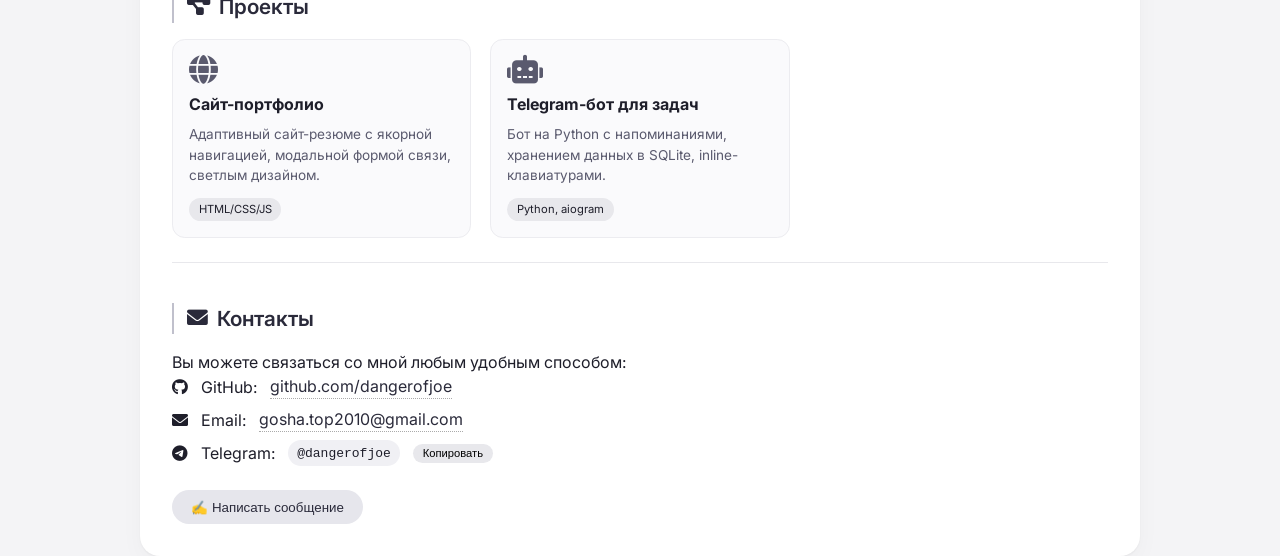
==== commit 00a3307a: "изменены хобби" ====
--- a/index.html
+++ b/index.html
@@ -100,10 +100,9 @@
                     </ul>
                     <h3 style="margin-top: 1.5rem;"><i class="fas fa-heart"></i> Хобби</h3>
                     <ul class="hobby-list">
-                        <li>🎮 Стратегические видеоигры</li>
-                        <li>📚 Книги по IT и саморазвитию</li>
-                        <li>♟️ Шахматы (разряд)</li>
-                        <li>🚴 Велоспорт</li>
+                        <li>Видеоигры</li>
+                        <li>Плавание</li>
+                        <li>Рисование</li>
                     </ul>
                 </div>
             </div>
@@ -166,4 +165,4 @@
 
     <script src="script.js"></script>
 </body>
-</html>+</html>
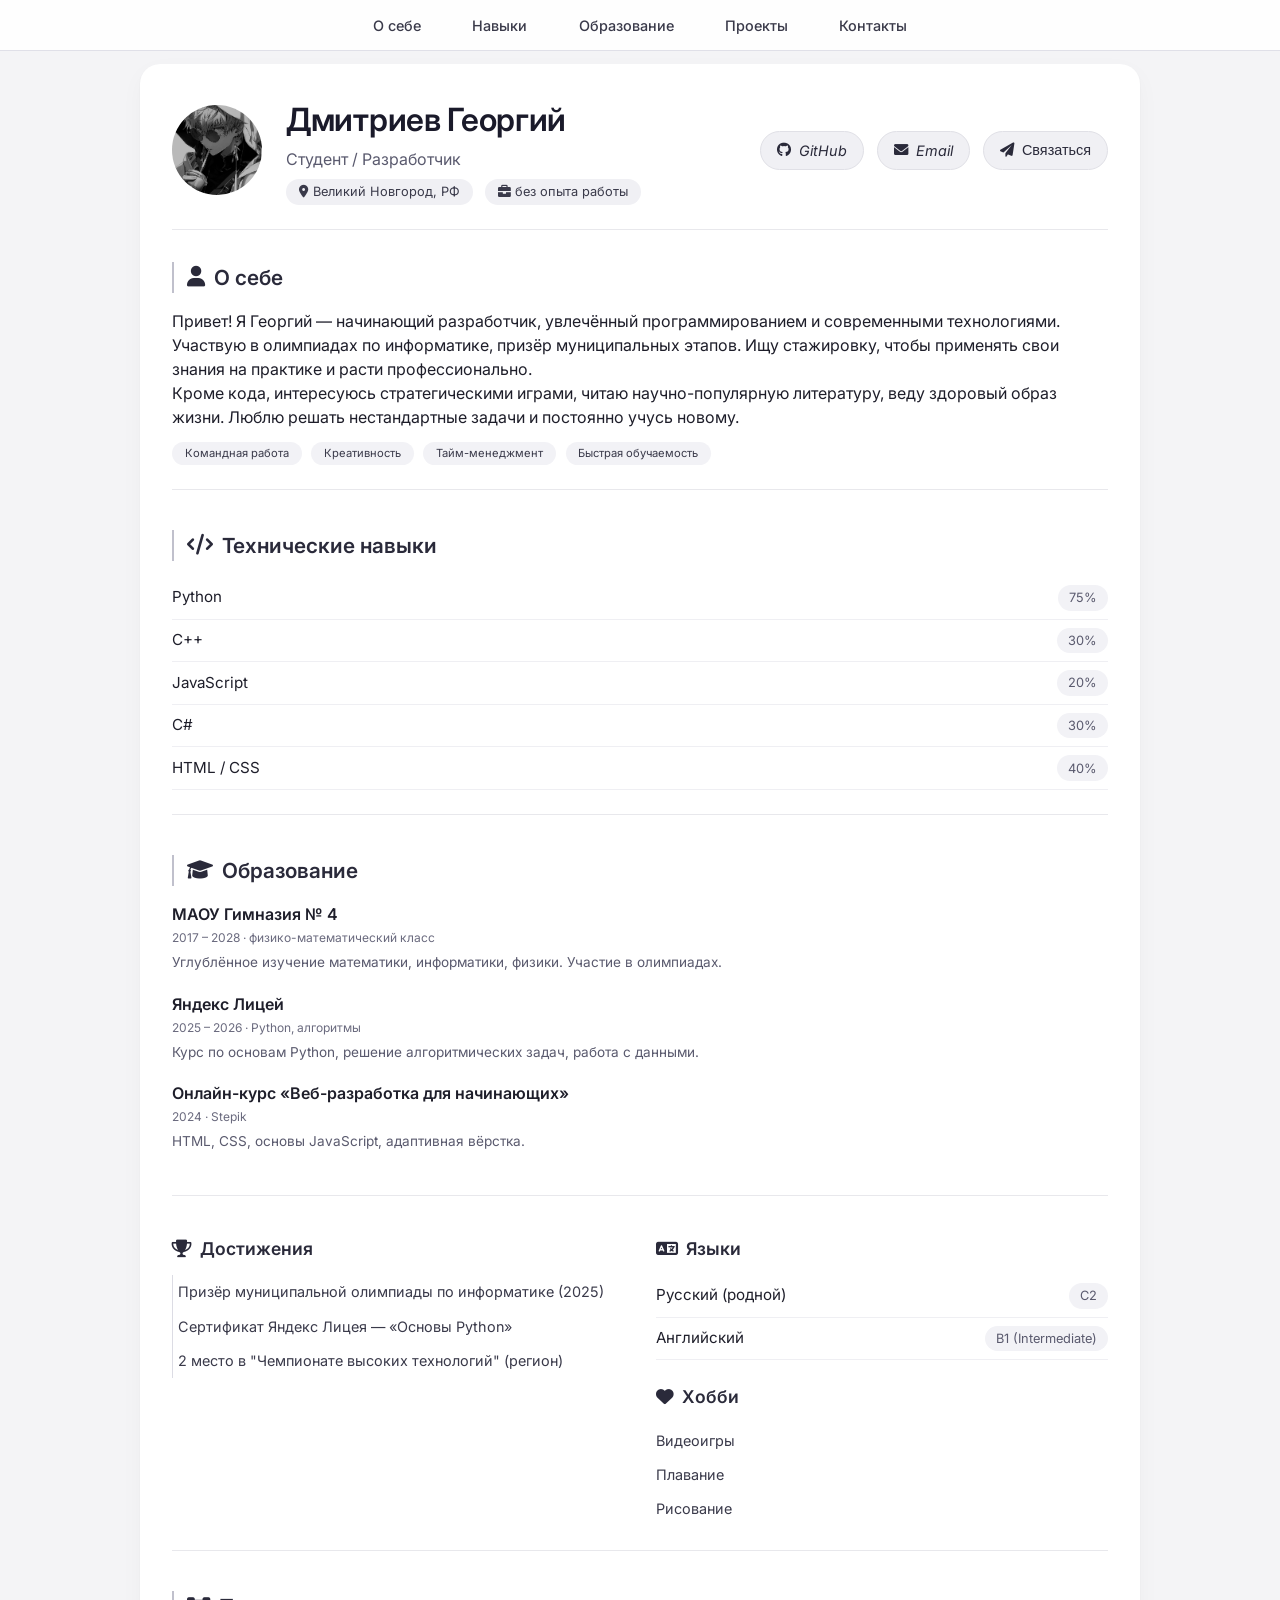
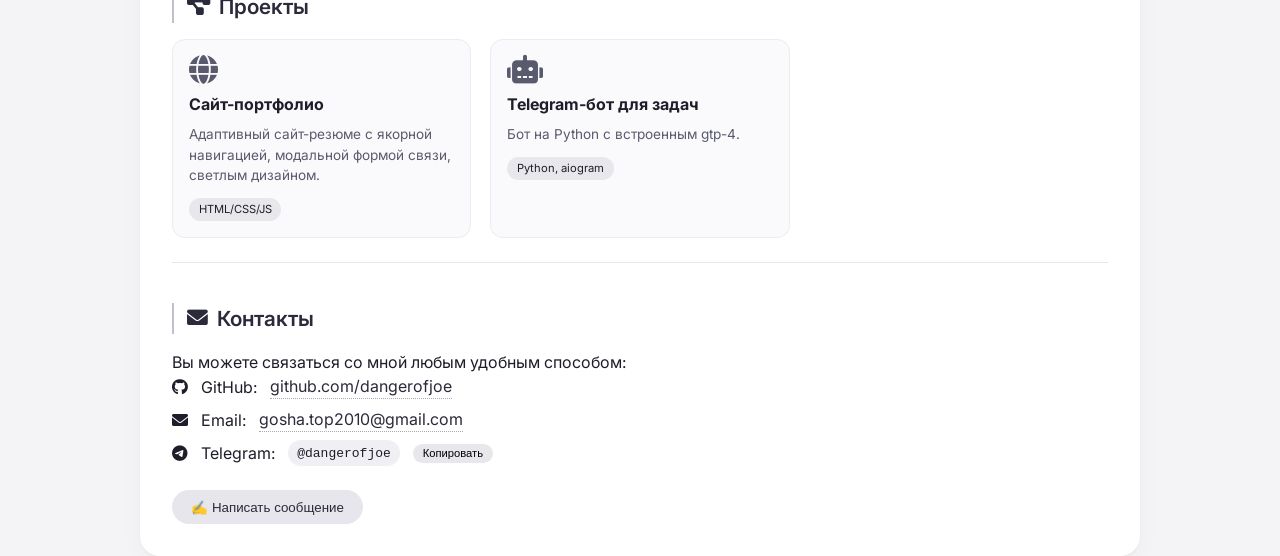
==== commit e696f601: "изменены проекты, достижения, образование" ====
--- a/index.html
+++ b/index.html
@@ -86,10 +86,9 @@
                 <div class="column">
                     <h3><i class="fas fa-trophy"></i> Достижения</h3>
                     <ul class="achievements">
-                        <li>🏆 Призёр муниципальной олимпиады по информатике (2024)</li>
-                        <li>📜 Сертификат Яндекс Лицея — «Python для начинающих»</li>
-                        <li>⚡ Участник всероссийской олимпиады «Высокие технологии» (финал)</li>
-                        <li>🎓 Грамота за успехи в изучении программирования</li>
+                        <li>Призёр муниципальной олимпиады по информатике (2025)</li>
+                        <li>Сертификат Яндекс Лицея — «Основы Python»</li>
+                        <li>2 место в "Чемпионате высоких технологий" (регион)</li>
                     </ul>
                 </div>
                 <div class="column">
@@ -120,7 +119,7 @@
                 <article class="project-item">
                     <i class="fas fa-robot"></i>
                     <h3>Telegram-бот для задач</h3>
-                    <p>Бот на Python с напоминаниями, хранением данных в SQLite, inline-клавиатурами.</p>
+                    <p>Бот на Python с встроенным gtp-4.</p>
                     <span class="project-tech">Python, aiogram</span>
                 </article>
             </div>
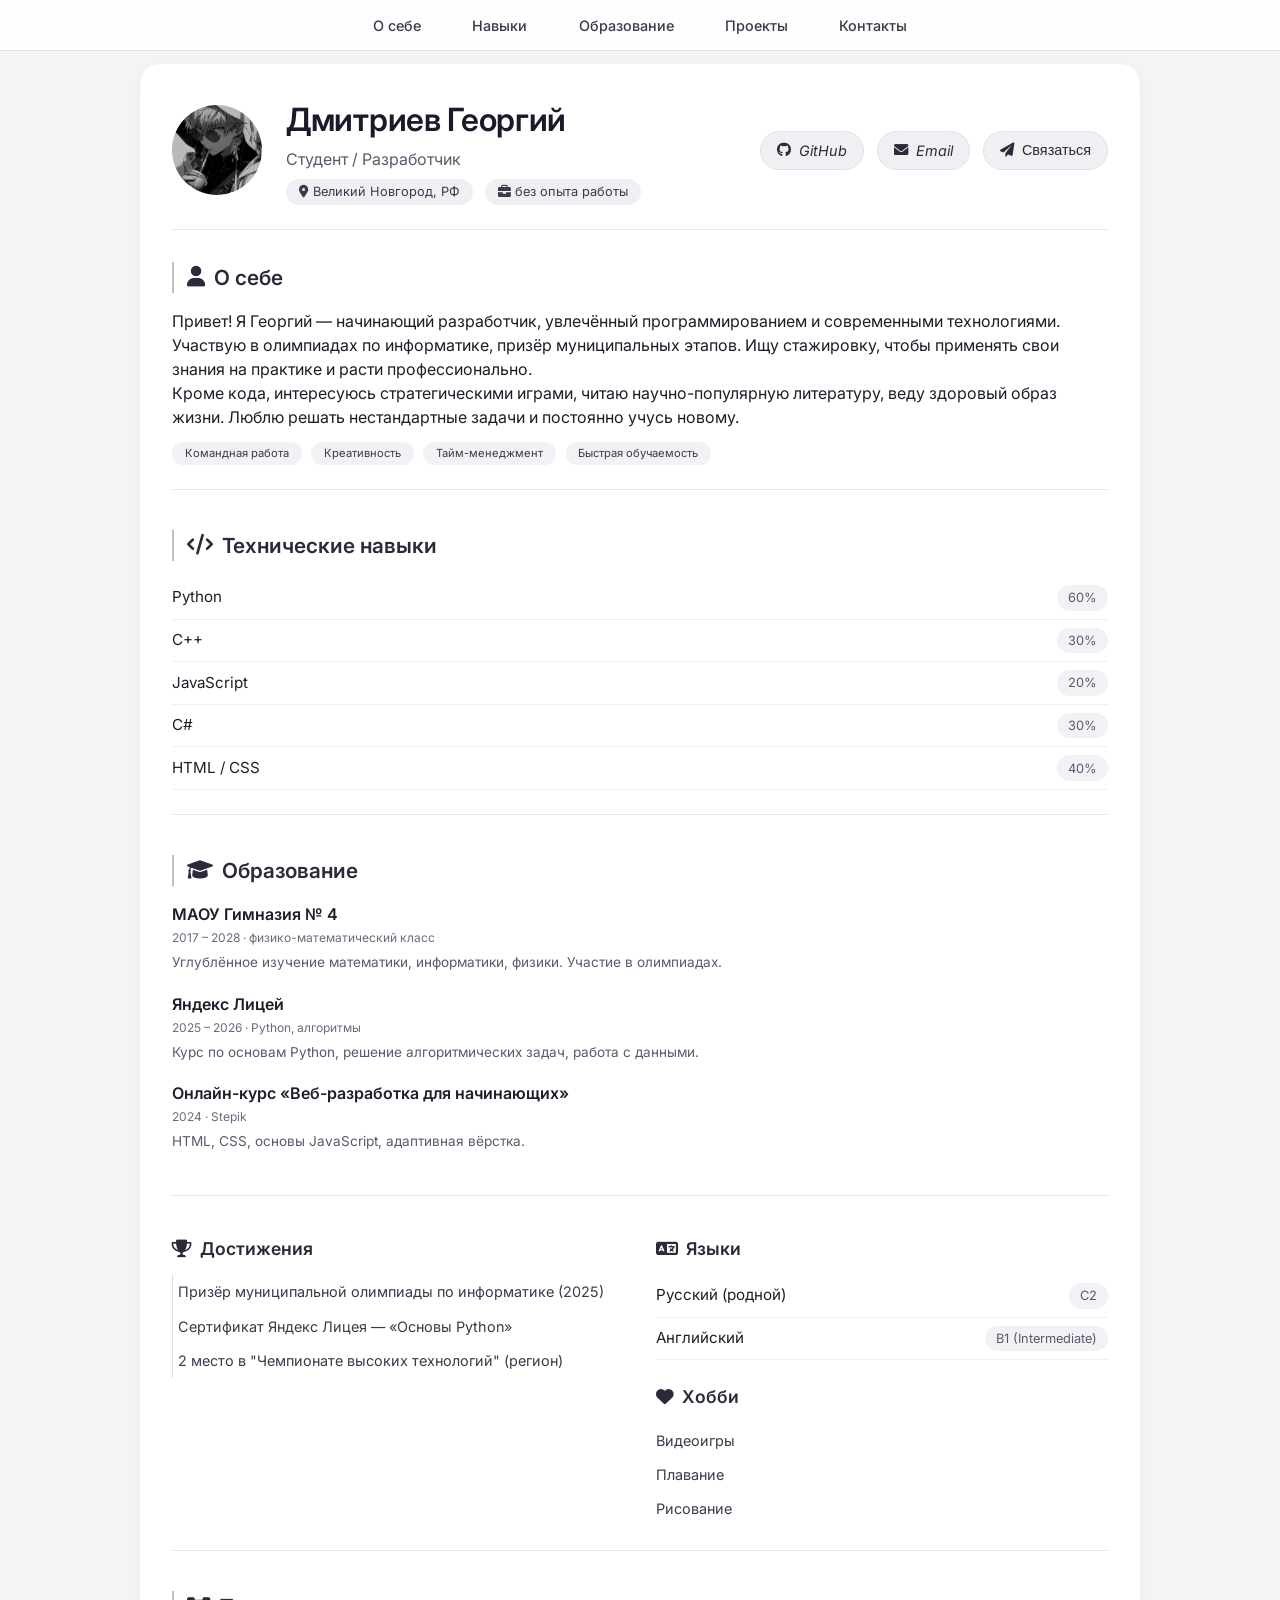
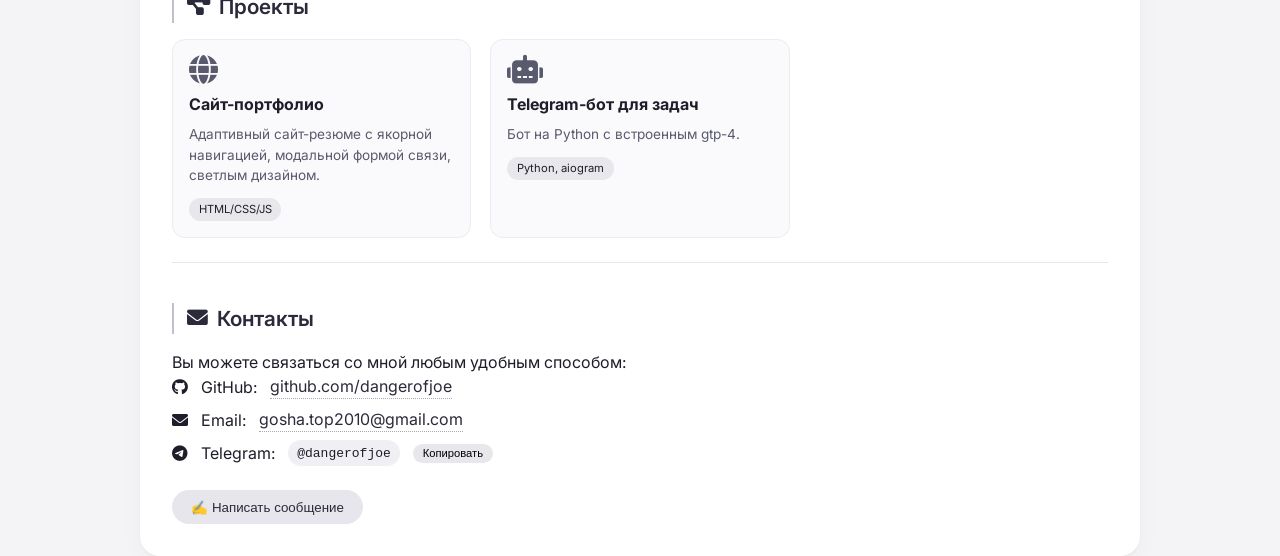
==== commit ed7fc77b: "изменен прогресс изучения python" ====
--- a/index.html
+++ b/index.html
@@ -54,7 +54,7 @@
         <section class="section" id="skills">
             <h2><i class="fas fa-code"></i> Технические навыки</h2>
             <ul class="skills-list">
-                <li>Python <span>75%</span></li>
+                <li>Python <span>60%</span></li>
                 <li>C++ <span>30%</span></li>
                 <li>JavaScript <span>20%</span></li>
                 <li>C# <span>30%</span></li>
